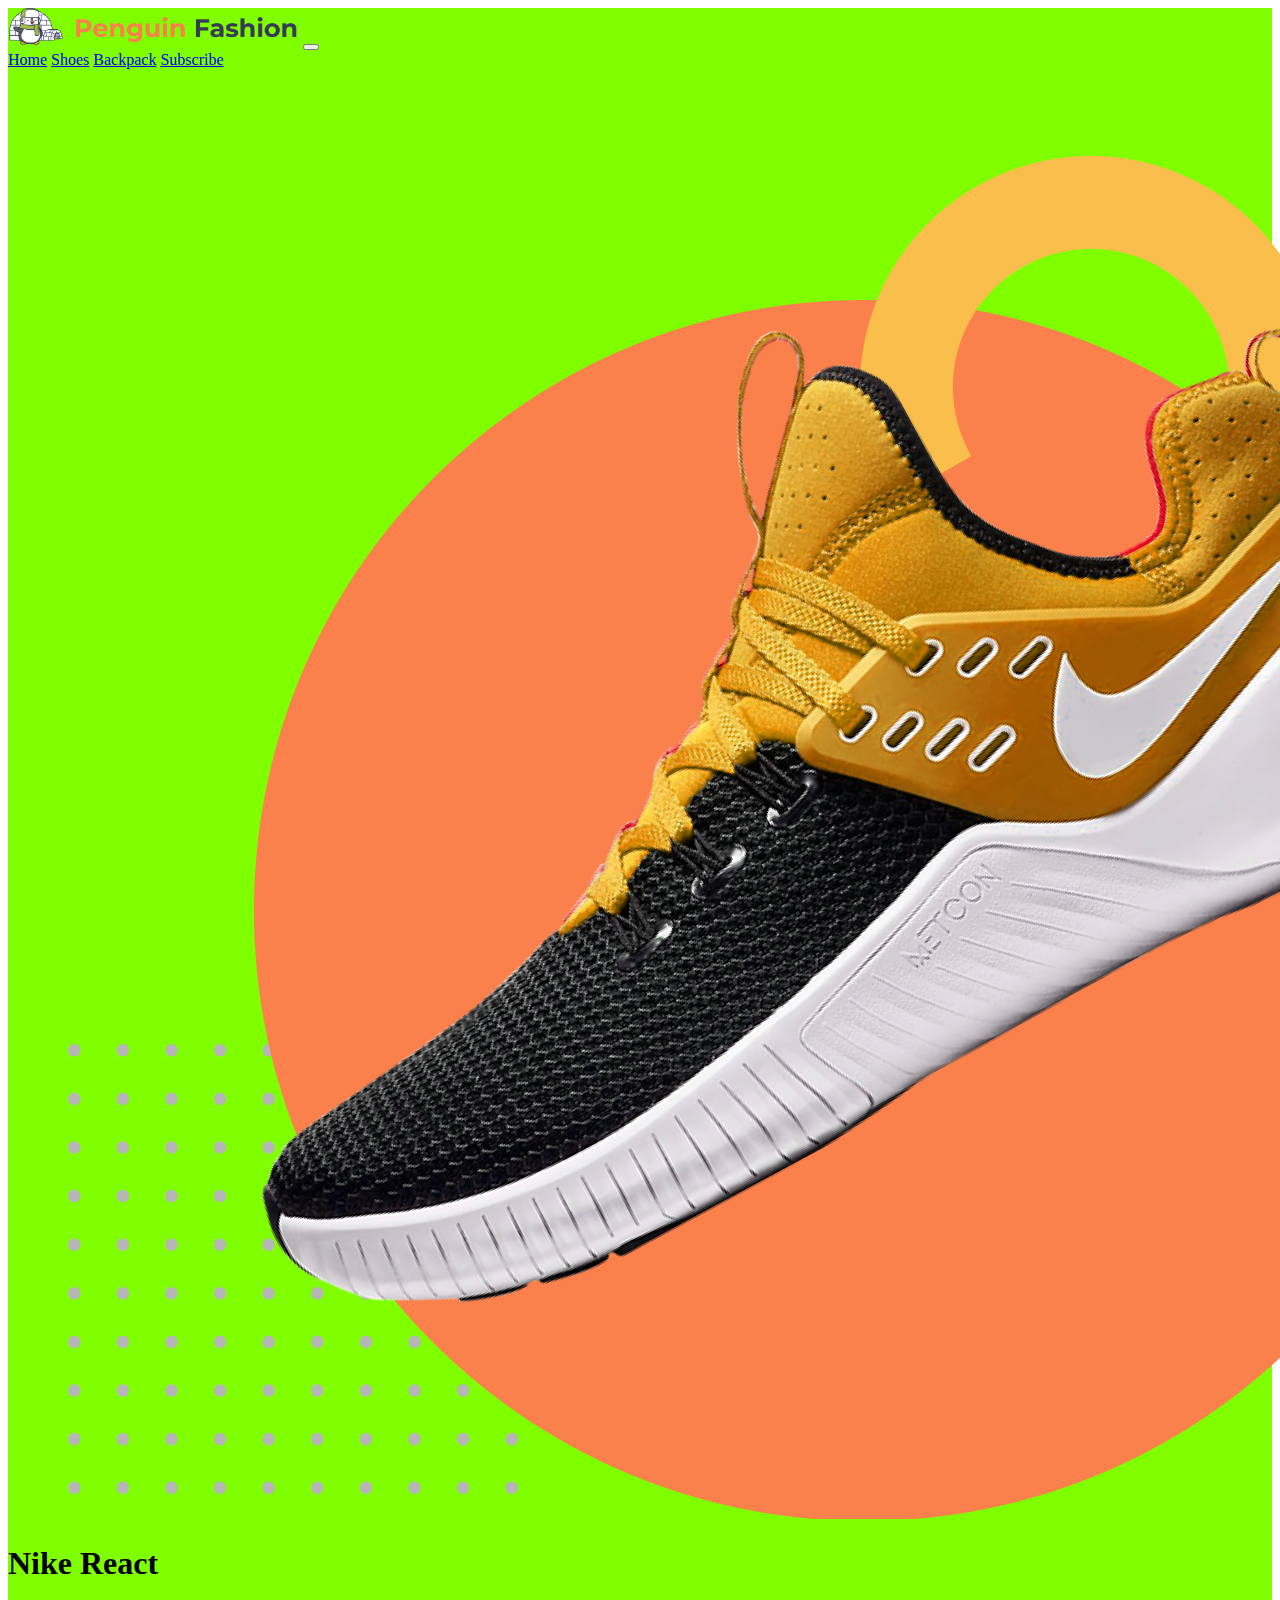
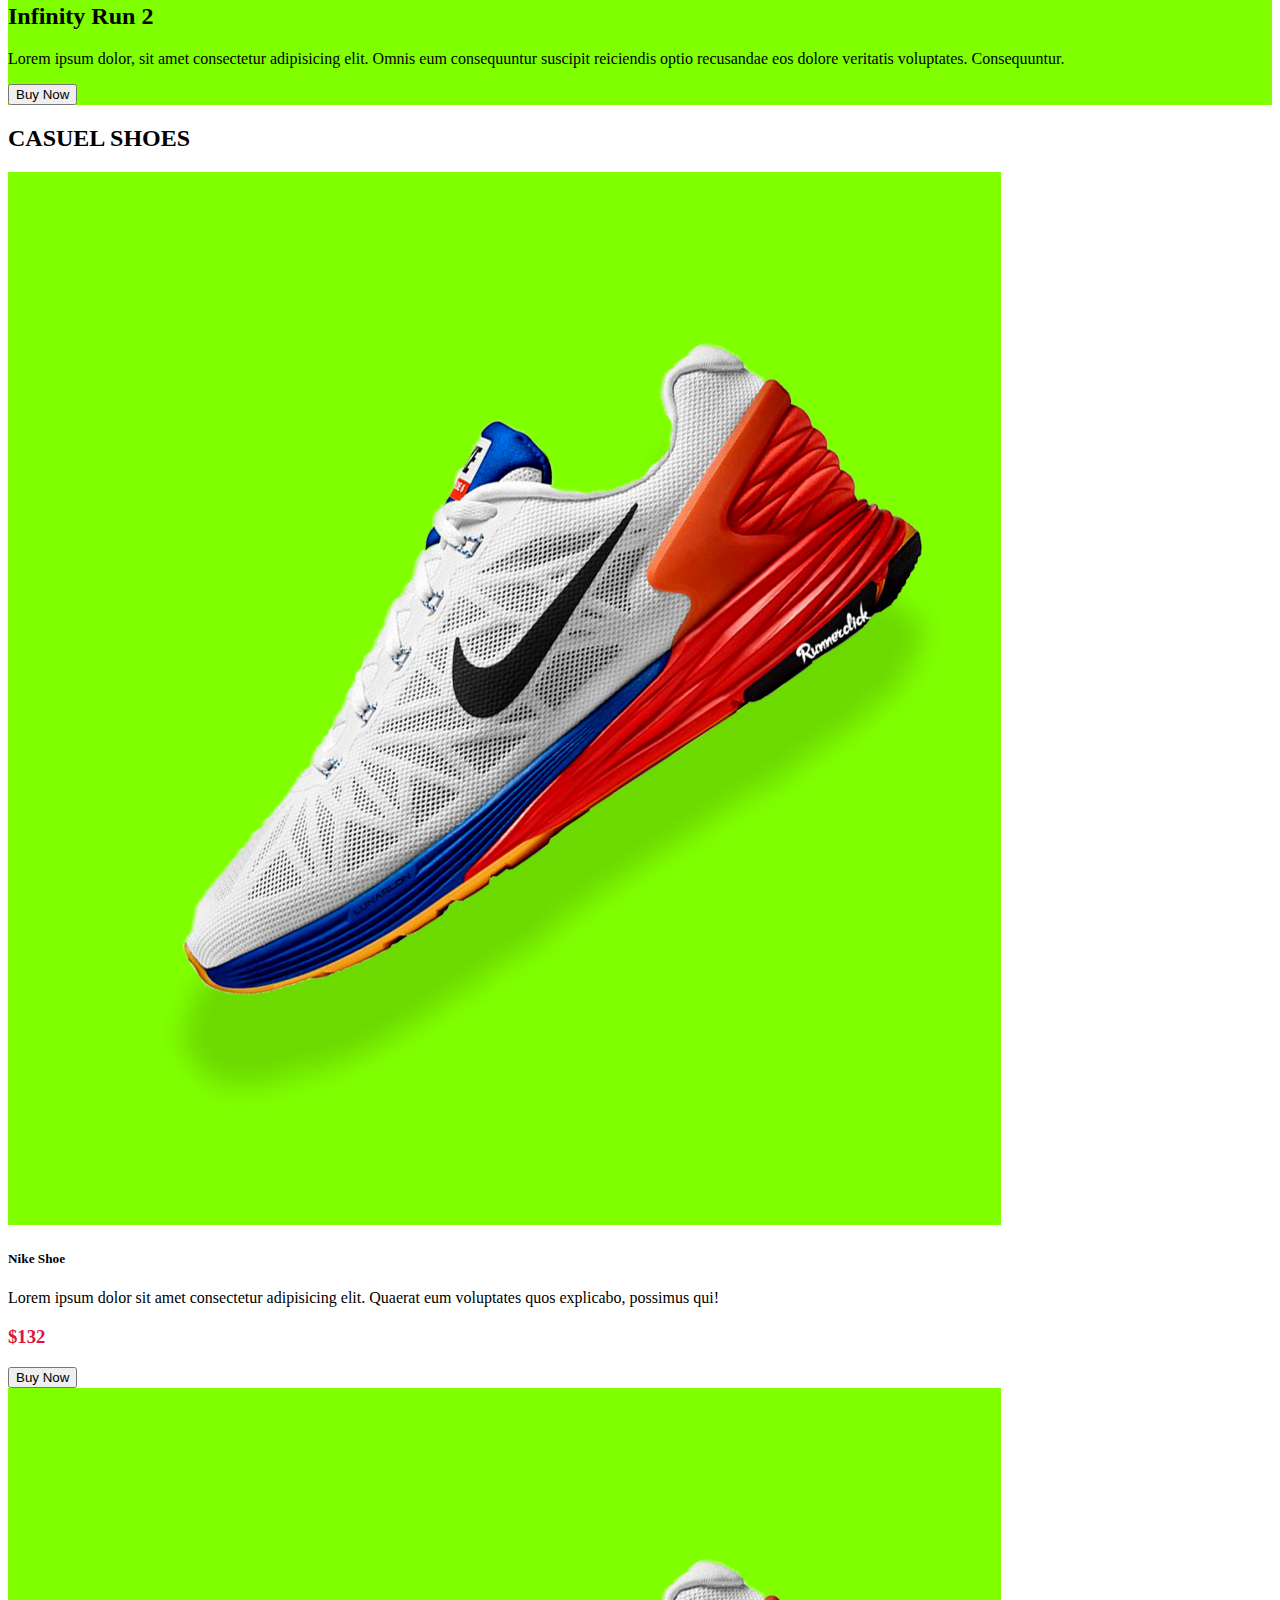
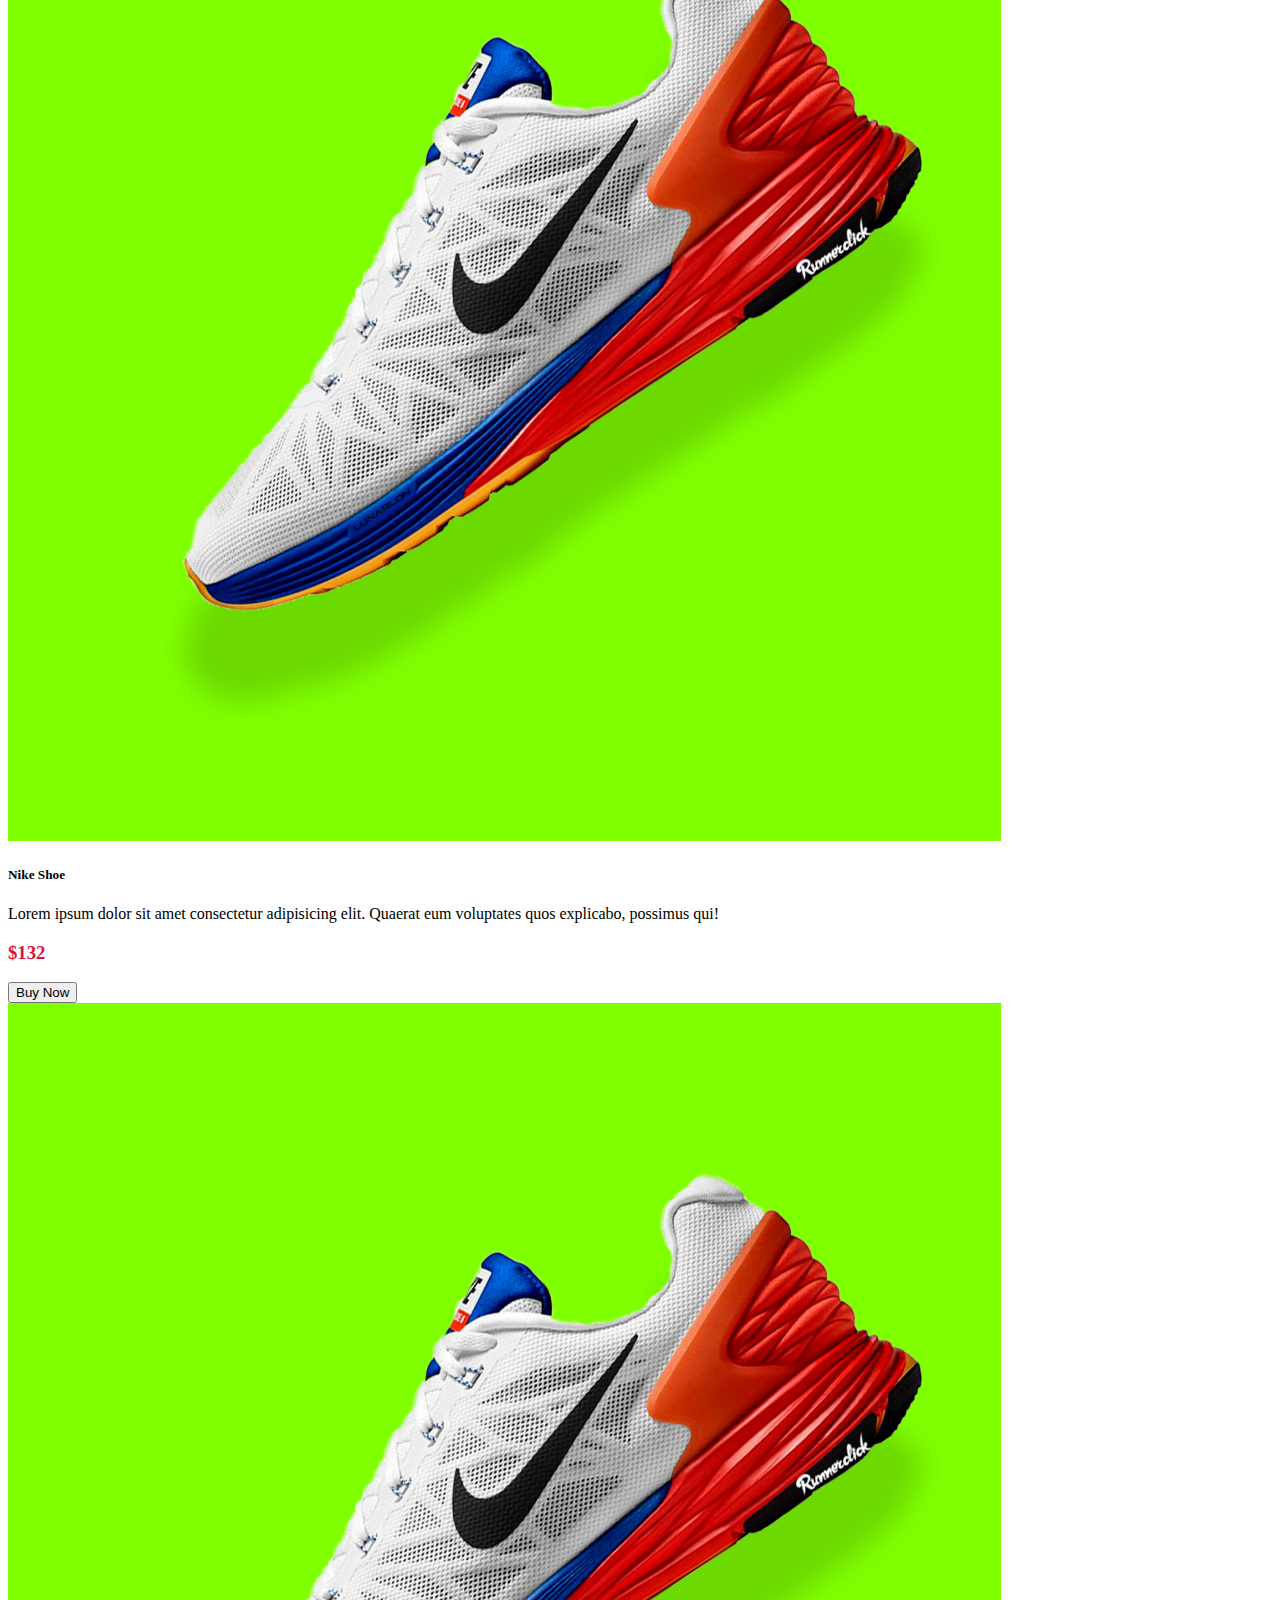
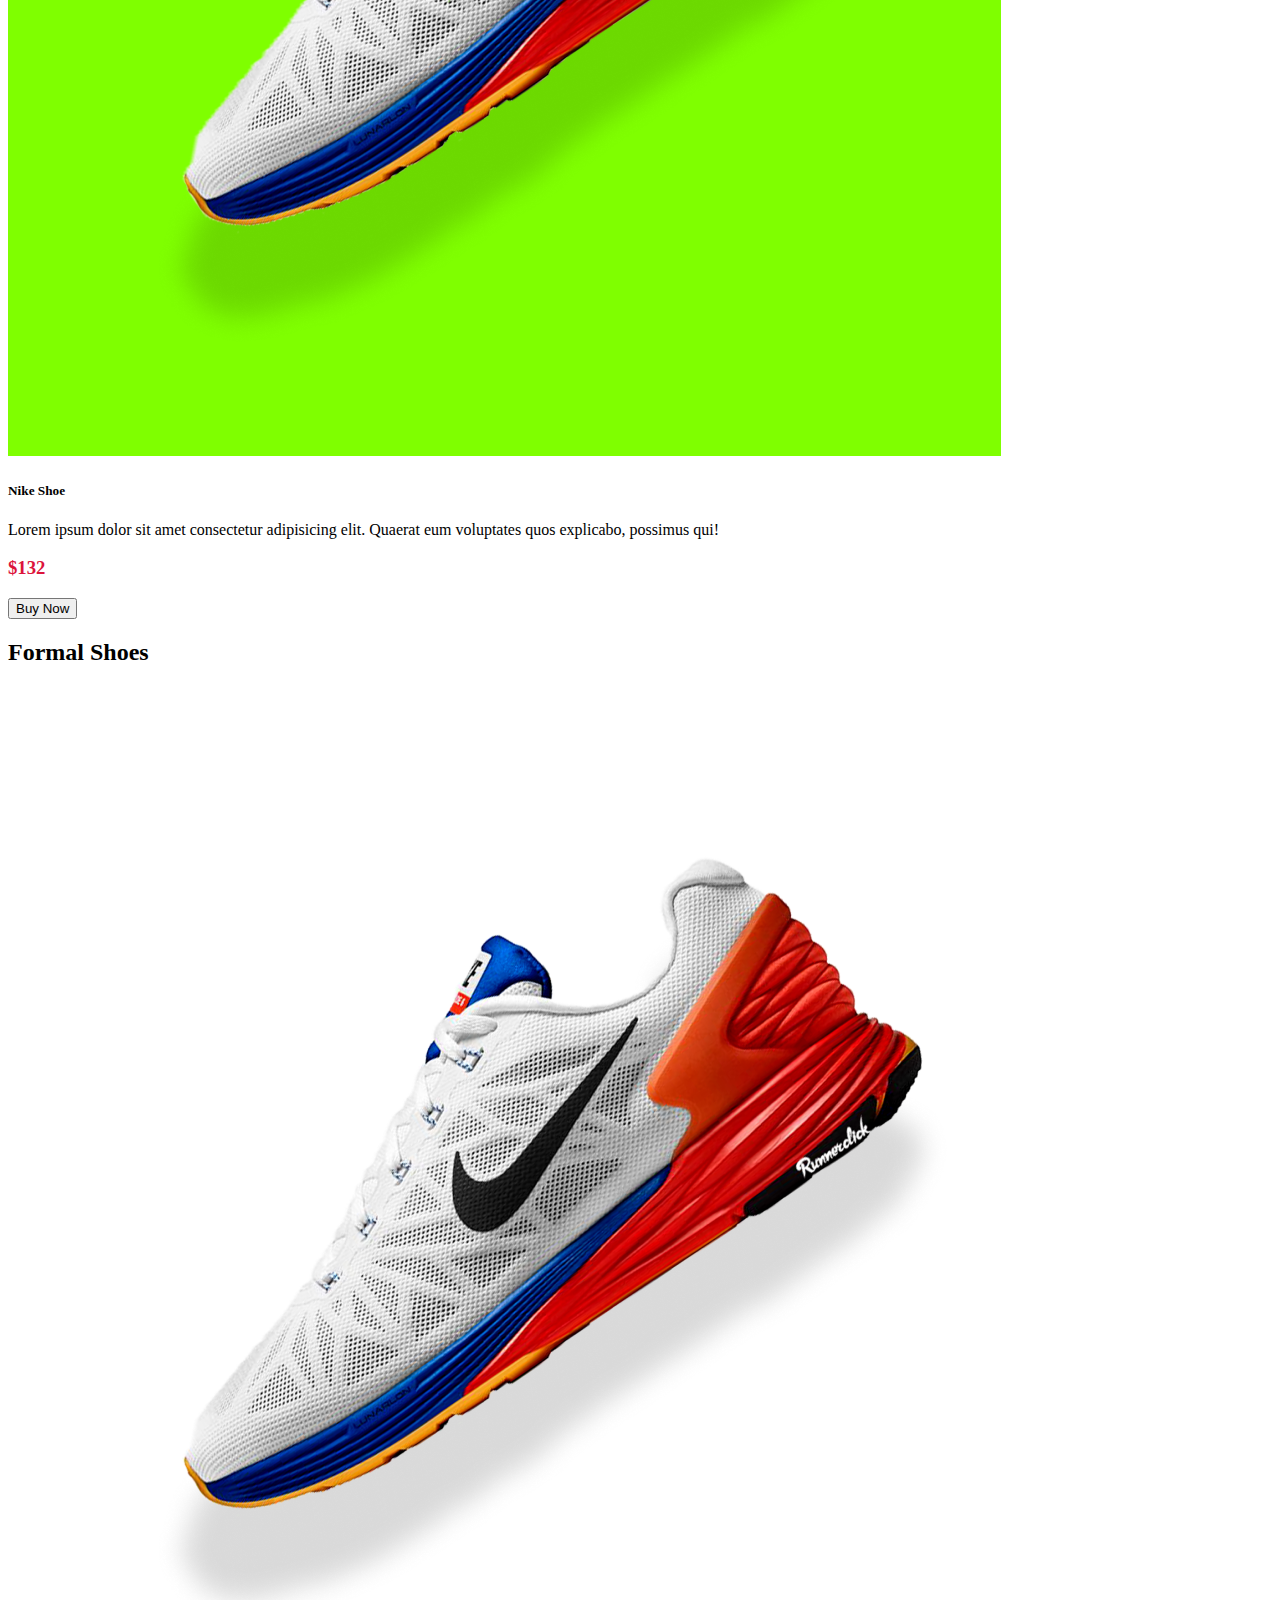
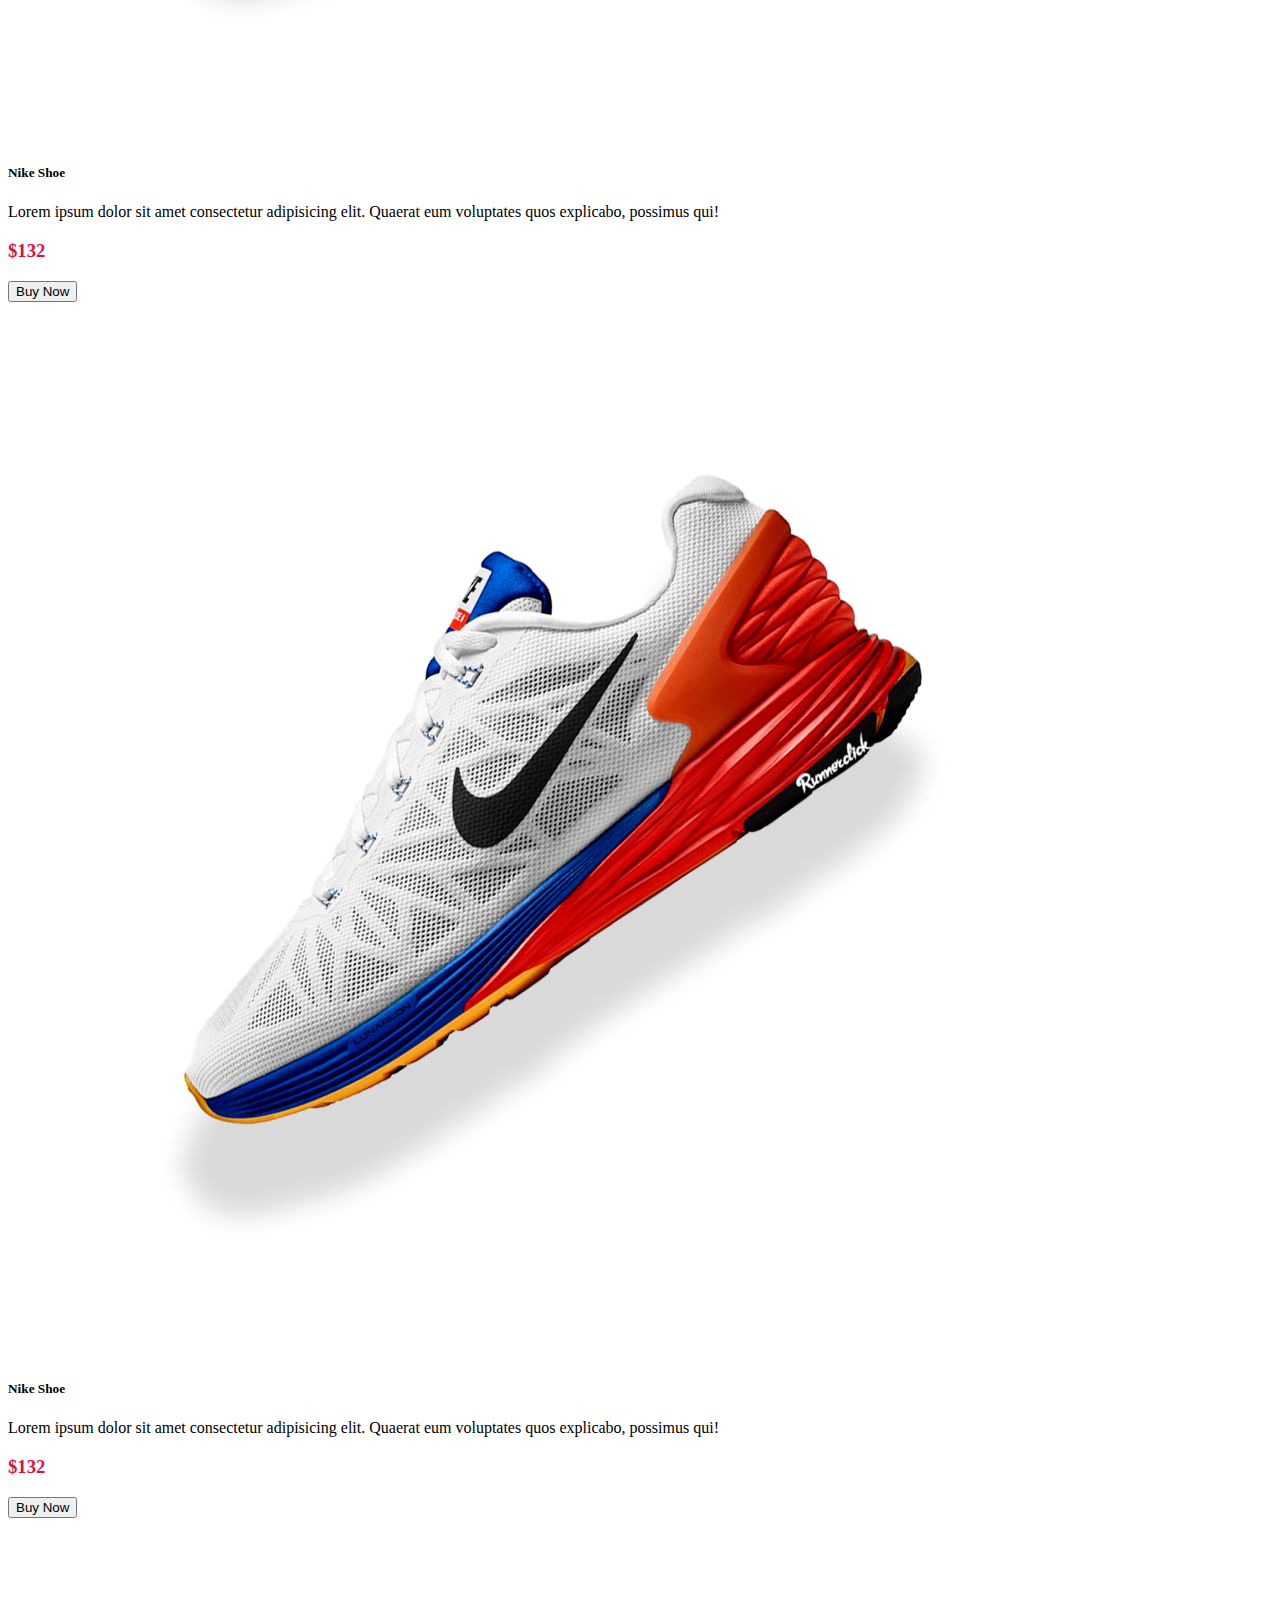
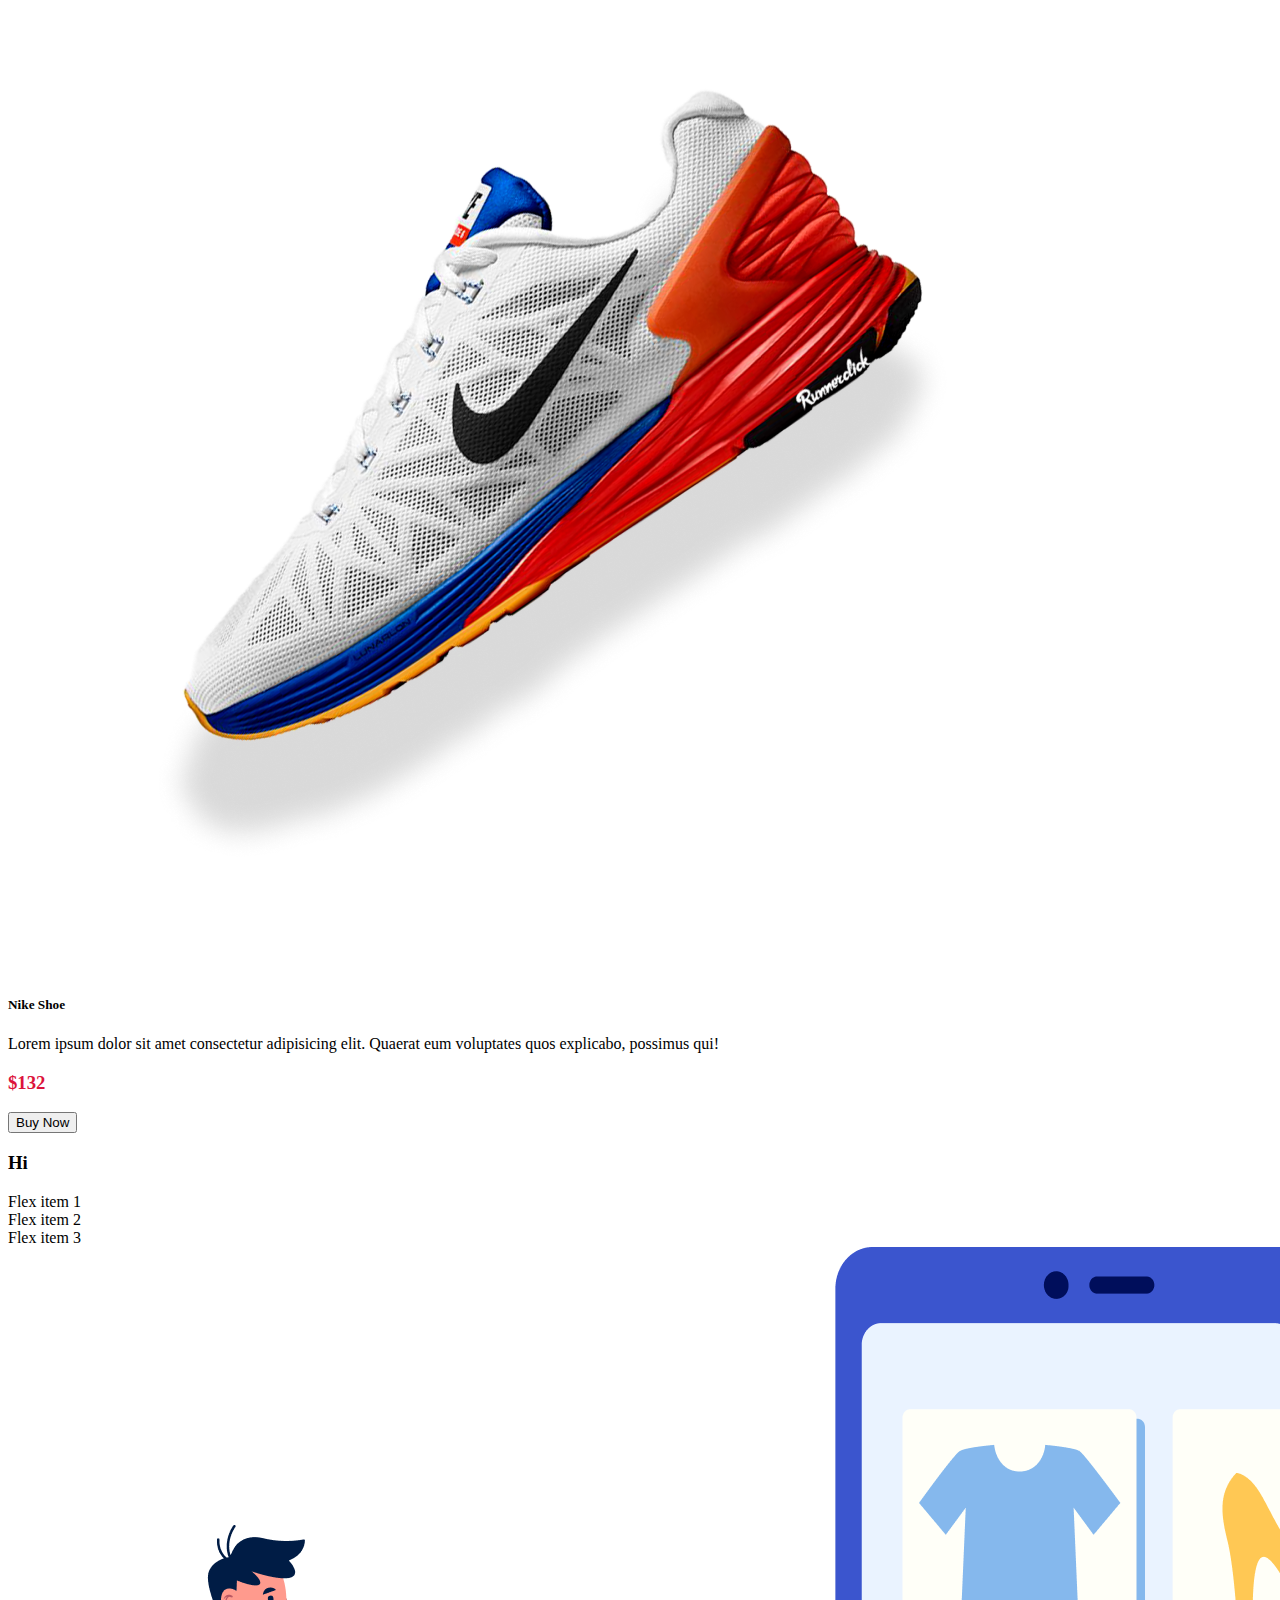
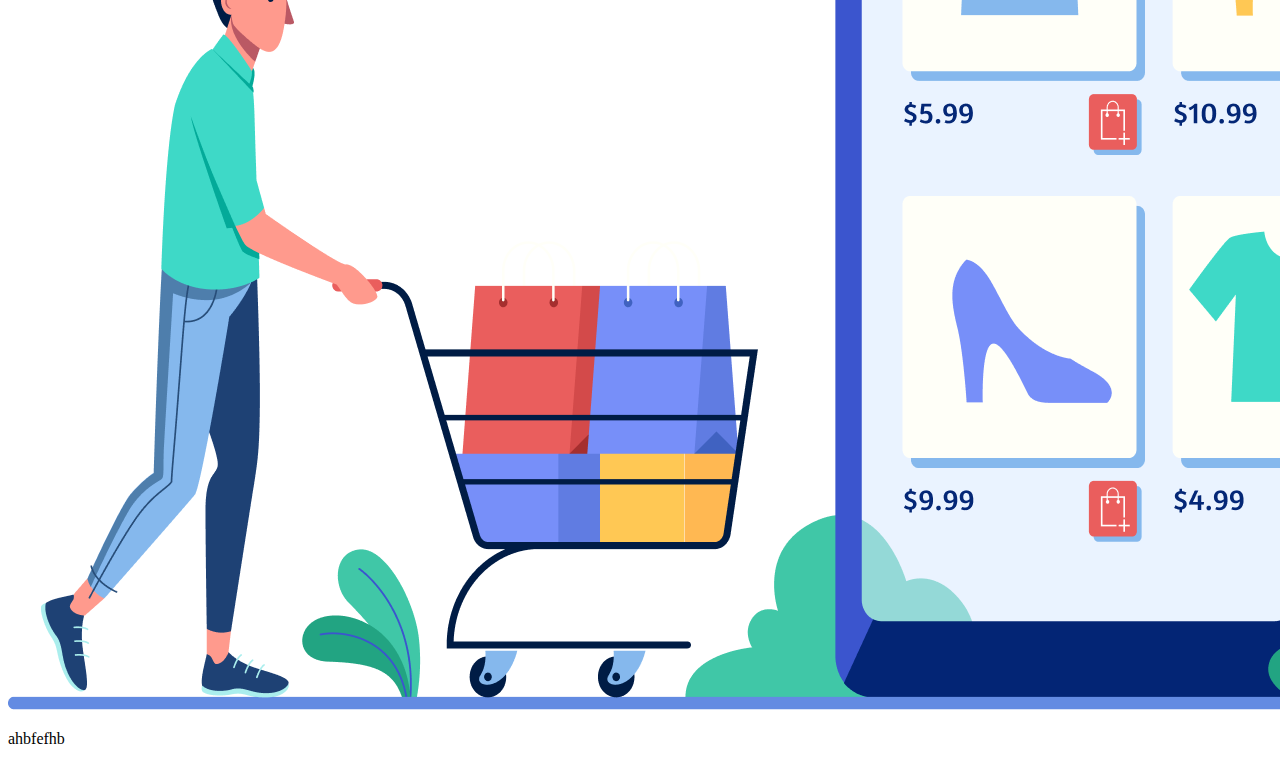
==== index.html @ ca4b6ecb "first commit" ====
<!DOCTYPE html>
<html lang="en">
<head>
    <meta charset="UTF-8">
    <meta name="viewport" content="width=device-width, initial-scale=1.0">
    <title>Assignment-2</title>
    <link href="https://cdn.jsdelivr.net/npm/bootstrap@5.0.0-beta1/dist/css/bootstrap.min.css" rel="stylesheet" integrity="sha384-giJF6kkoqNQ00vy+HMDP7azOuL0xtbfIcaT9wjKHr8RbDVddVHyTfAAsrekwKmP1" crossorigin="anonymous">

    <link rel="stylesheet" href="style.css">
    
</head>
<body>
    <section id="ss">
        <header class="container">
         <nav class="navbar navbar-expand-lg navbar-light">
             <div class="container-fluid">
               <a class="navbar-brand" href="#"><img class="imgg"src="logo/Logo.png" alt=""></a>
               <button class="navbar-toggler" type="button" data-bs-toggle="collapse" data-bs-target="#navbarNavAltMarkup" aria-controls="navbarNavAltMarkup" aria-expanded="false" aria-label="Toggle navigation">
                 <span class="navbar-toggler-icon"></span>
               </button>
               <div class="collapse navbar-collapse" id="navbarNavAltMarkup">
                 <div class="navbar-nav">
                   <a class="nav-link active" aria-current="page" href="#">Home</a>
                   <a class="nav-link" href="#">Shoes</a>
                   <a class="nav-link" href="#">Backpack</a>
                   <a class="nav-link" href="#" tabindex="-1" aria-disabled="true">Subscribe</a>
                 </div>
               </div>
             </div>
           </nav>
           </header>
           <div class="container">
                <div class="inner mt-5">
                  <div class="row align-items-center flex-reverse">
                      <div class="col-md-6">
                          <img src="images/Group 33092.png" class="d-block w-100" alt="...">
                      </div>
                       <div class="col-md-6">
                          <h1>Nike React</h1>
                          <h2>Infinity Run 2</h2>
                          <p>Lorem ipsum dolor, sit amet consectetur adipisicing elit. Omnis eum consequuntur suscipit reiciendis optio recusandae eos dolore veritatis voluptates. Consequuntur.</p>
                          <button class="buy-now-button">Buy Now</button>
                      </div>  
                  </div>
                </div>
           </div>
    </section>
<main class="container">

    <section class="mt-5">
        <h2>CASUEL SHOES</h2>
        <div class="row row-cols-1 row-cols-md-3 g-4">
            <div class="col">
              <div class="card h-100">
                <img class="shoe-img p-5"src="images/image 5.png" class="card-img-top" alt="...">
                <div class="card-body">
                  <h5 class="card-title">Nike Shoe</h5>
                  <p class="card-text">Lorem ipsum dolor sit amet consectetur adipisicing elit. Quaerat eum voluptates quos explicabo, possimus qui!</p>
                  <div class=" d-flex justify-content-between">
                    <div><h3><span class="dollar-color">$132</span></h3></div>
                    <div><button type="button" class="btn btn-warning">Buy Now</button></div>
                </div>
                </div>
                
              </div>
            </div>
            <div class="col">
                <div class="card h-100">
                  <img class="shoe-img p-5"src="images/image 5.png" class="card-img-top" alt="...">
                  <div class="card-body">
                    <h5 class="card-title">Nike Shoe</h5>
                    <p class="card-text">Lorem ipsum dolor sit amet consectetur adipisicing elit. Quaerat eum voluptates quos explicabo, possimus qui!</p>
                    <div class=" d-flex justify-content-between">
                      <div><h3><span class="dollar-color">$132</span></h3></div>
                      <div><button type="button" class="btn btn-warning">Buy Now</button></div>
                  </div>
                  </div>
                  
                </div>
              </div>
              <div class="col">
                <div class="card h-100">
                  <img class="shoe-img p-5"src="images/image 5.png" class="card-img-top" alt="...">
                  <div class="card-body">
                    <h5 class="card-title">Nike Shoe</h5>
                    <p class="card-text">Lorem ipsum dolor sit amet consectetur adipisicing elit. Quaerat eum voluptates quos explicabo, possimus qui!</p>
                    <div class=" d-flex justify-content-between">
                      <div><h3><span class="dollar-color">$132</span></h3></div>
                      <div><button type="button" class="btn btn-warning">Buy Now</button></div>
                  </div>
                  </div>
                  
                </div>
              </div>
    </section>
    <section class="mt-5">
        <h2>Formal Shoes</h2>
        <div class="row row-cols-1 row-cols-md-3 g-4">
            <div class="col">
              <div class="card h-100">
                <img src="images/image 5.png" class="card-img-top" alt="...">
                <div class="card-body">
                  <h5 class="card-title">Nike Shoe</h5>
                  <p class="card-text">Lorem ipsum dolor sit amet consectetur adipisicing elit. Quaerat eum voluptates quos explicabo, possimus qui!</p>
                  <div class=" d-flex justify-content-between">
                    <div><h3><span class="dollar-color">$132</span></h3></div>
                    <div><button type="button" class="btn btn-warning">Buy Now</button></div>
                </div>
                </div>
                
              </div>
            </div>
            <div class="col">
                <div class="card h-100">
                  <img src="images/image 5.png" class="card-img-top" alt="...">
                  <div class="card-body">
                    <h5 class="card-title">Nike Shoe</h5>
                    <p class="card-text">Lorem ipsum dolor sit amet consectetur adipisicing elit. Quaerat eum voluptates quos explicabo, possimus qui!</p>
                    <div class=" d-flex justify-content-between">
                      <div><h3><span class="dollar-color">$132</span></h3></div>
                      <div><button type="button" class="btn btn-warning">Buy Now</button></div>
                  </div>
                  </div>
                  
                </div>
              </div>
              <div class="col">
                <div class="card h-100">
                  <img src="images/image 5.png" class="card-img-top" alt="...">
                  <div class="card-body">
                    <h5 class="card-title">Nike Shoe</h5>
                    <p class="card-text">Lorem ipsum dolor sit amet consectetur adipisicing elit. Quaerat eum voluptates quos explicabo, possimus qui!</p>
                    <div class=" d-flex justify-content-between">
                      <div><h3><span class="dollar-color">$132</span></h3></div>
                      <div><button type="button" class="btn btn-warning">Buy Now</button></div>
                  </div>
                  </div>
                  
                </div>
              </div>
    </section>

    <section class="mt-5">
        <h3>Hi</h3>
        <div class="container">
            <div class="inner mt-5">
              <div class="column align-items-end ">
                <div class="d-flex flex-column-reverse bd-highlight">
                    <div class="p-2 bd-highlight">Flex item 1</div>
                    <div class="p-2 bd-highlight">Flex item 2</div>
                    <div class="p-2 bd-highlight">Flex item 3</div>
                  </div>
                   <div class="col-md-6">
                      
                  </div>  
                  <div class="col-md-6">
                    <img src="logo/XMLID 1.png" class="d-block w-100" alt="...">
                </div>
              </div>
            </div>
       </div>
    </section>
</main>


<script src="https://cdn.jsdelivr.net/npm/bootstrap@5.0.0-beta1/dist/js/bootstrap.bundle.min.js" integrity="sha384-ygbV9kiqUc6oa4msXn9868pTtWMgiQaeYH7/t7LECLbyPA2x65Kgf80OJFdroafW" crossorigin="anonymous"></script>
<footer class="mt-5">
    <p>ahbfefhb</p>
</footer>
</body>
</html>
---- style.css ----
#ss{
    background-color: chartreuse;
}
.imgg{
    height:39.27px;
    width:  291.11px;
}
.shoe-img{
    background-color: chartreuse;
}
.dollar-color{
    color: crimson;
}
.rev{
    display: flex;
    flex-direction: column;
}
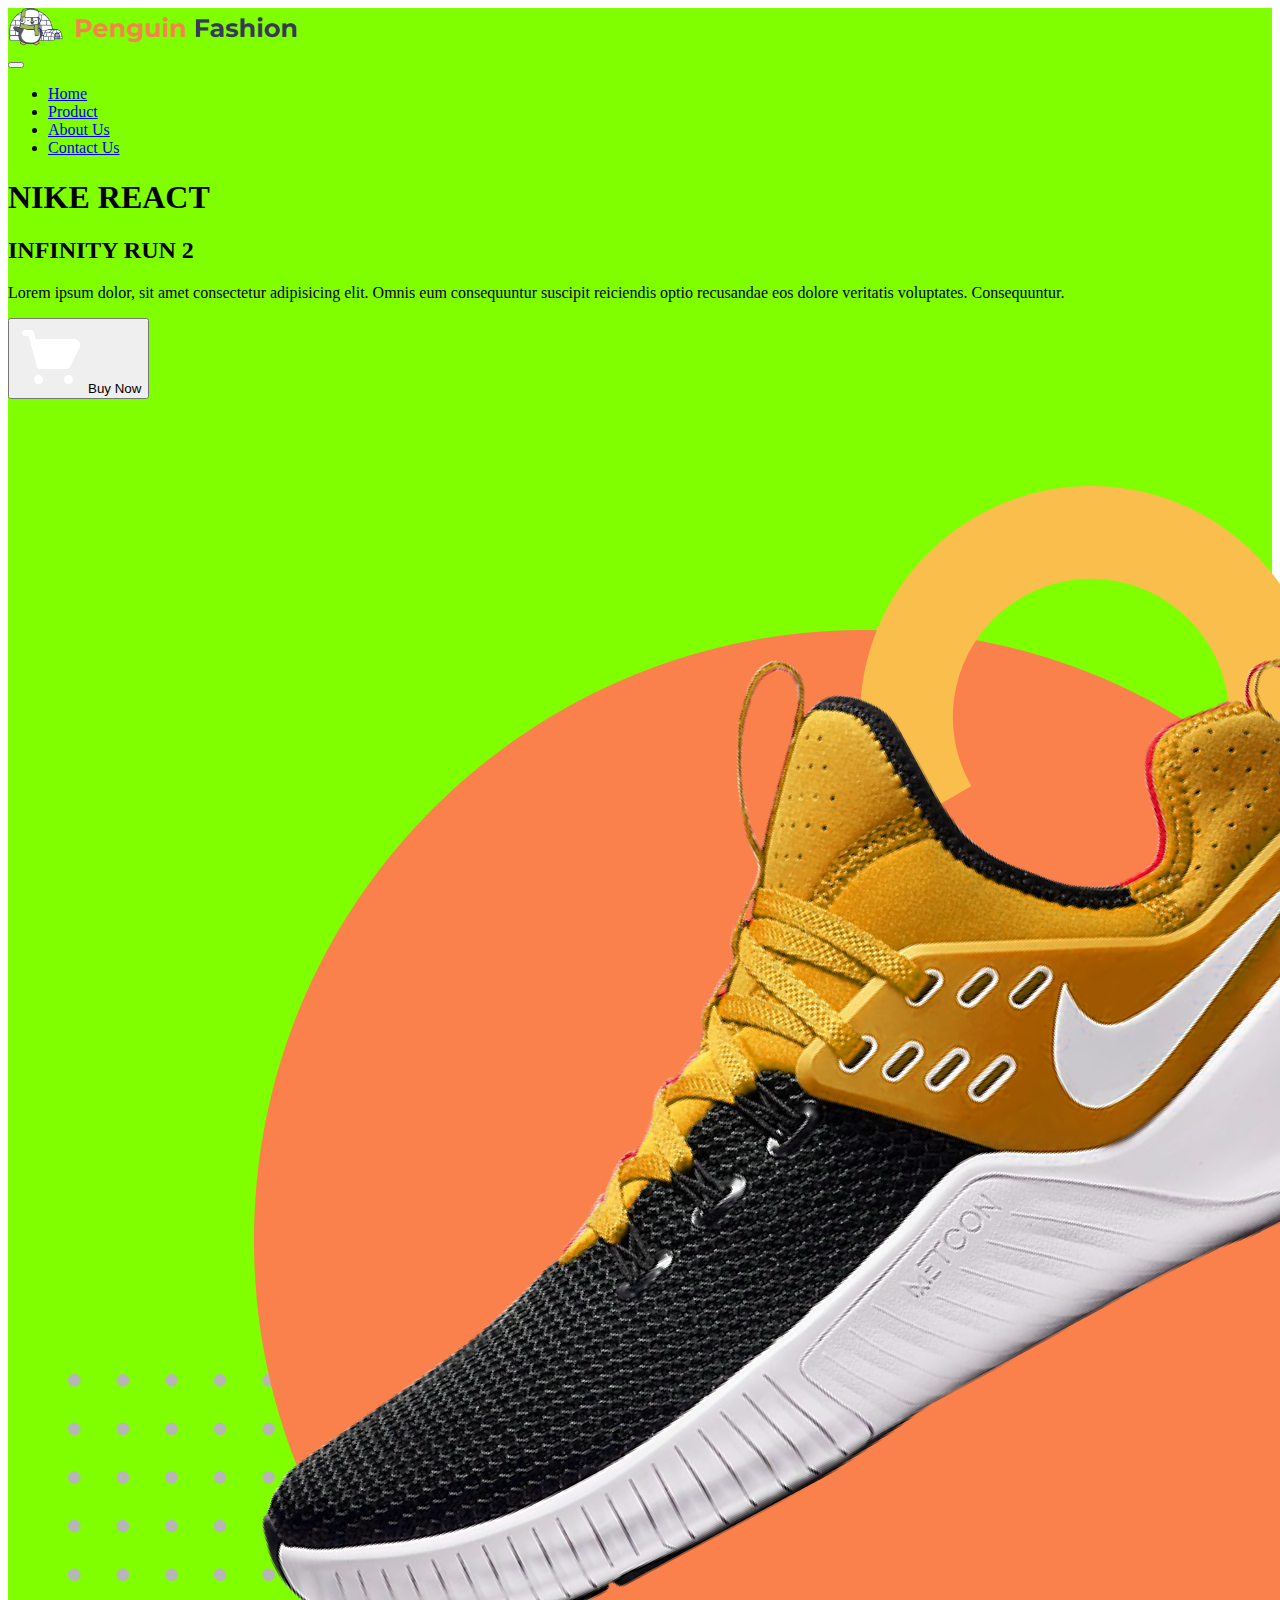
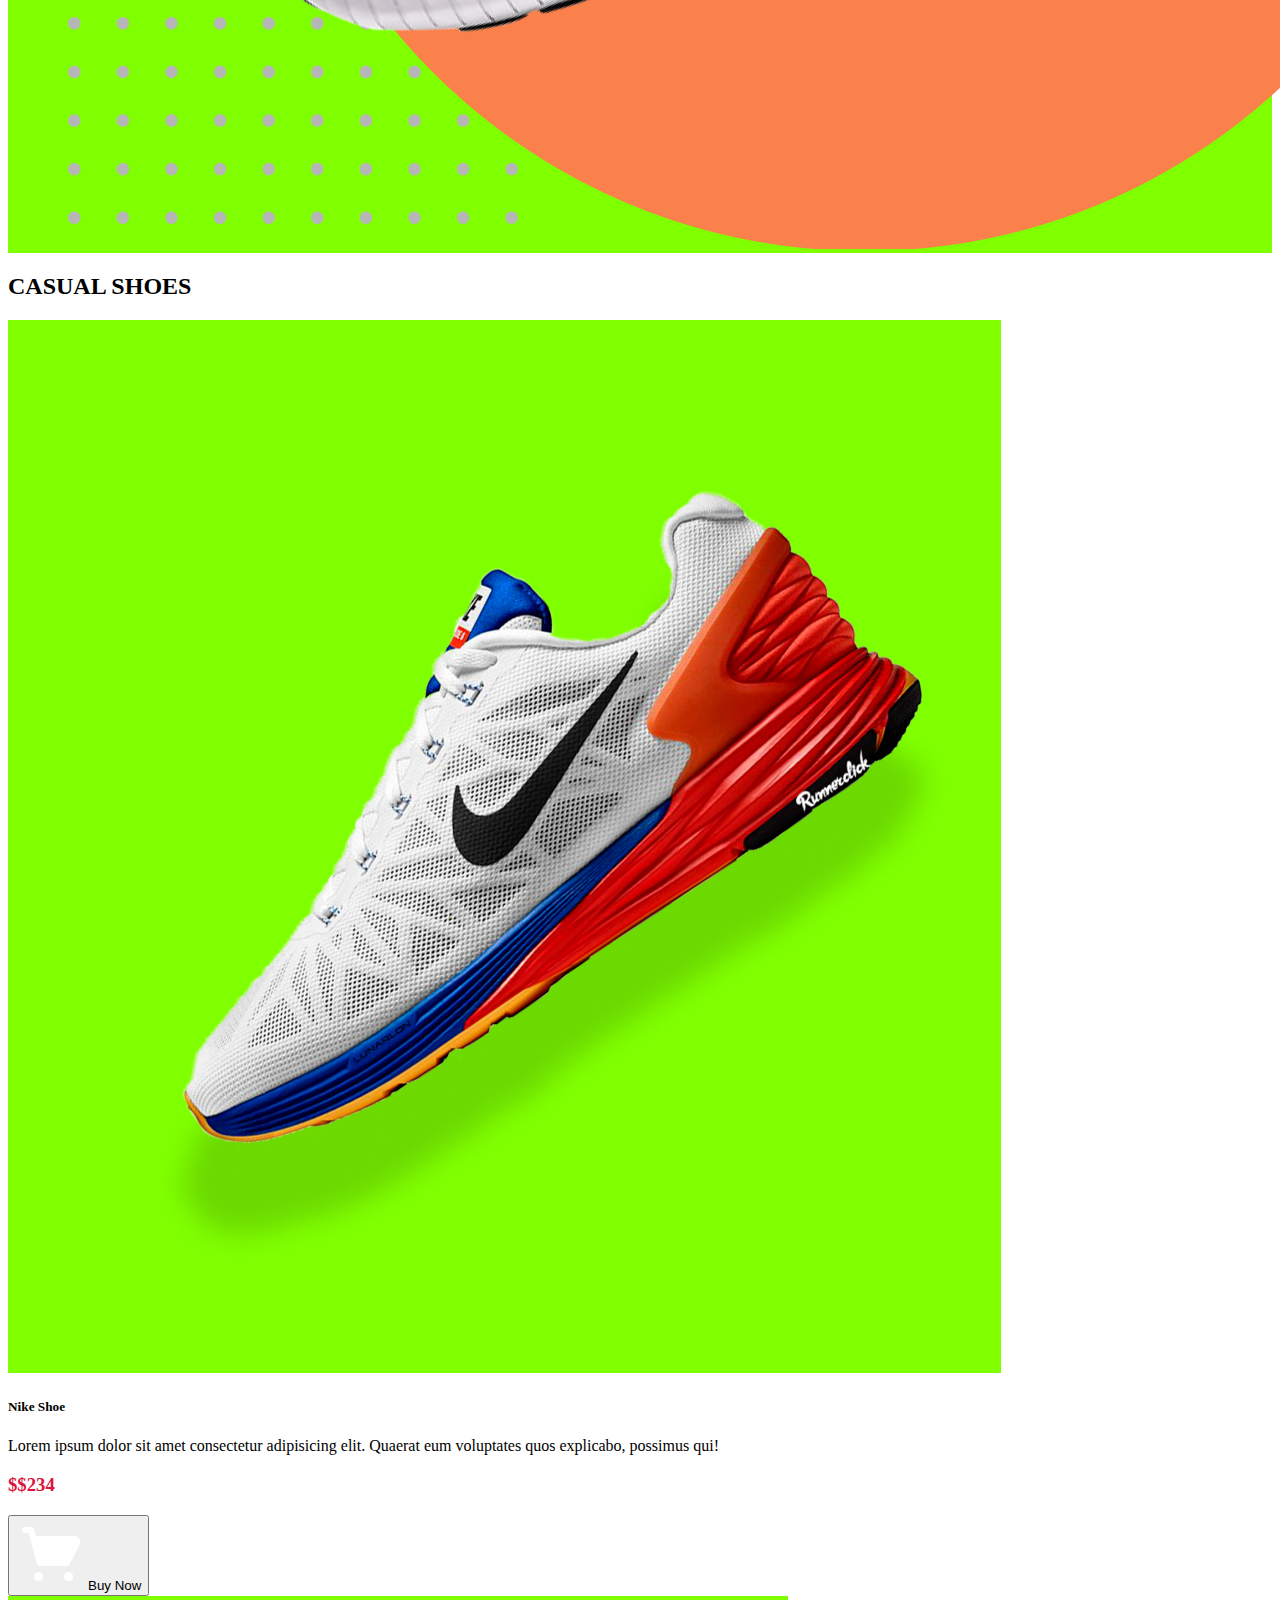
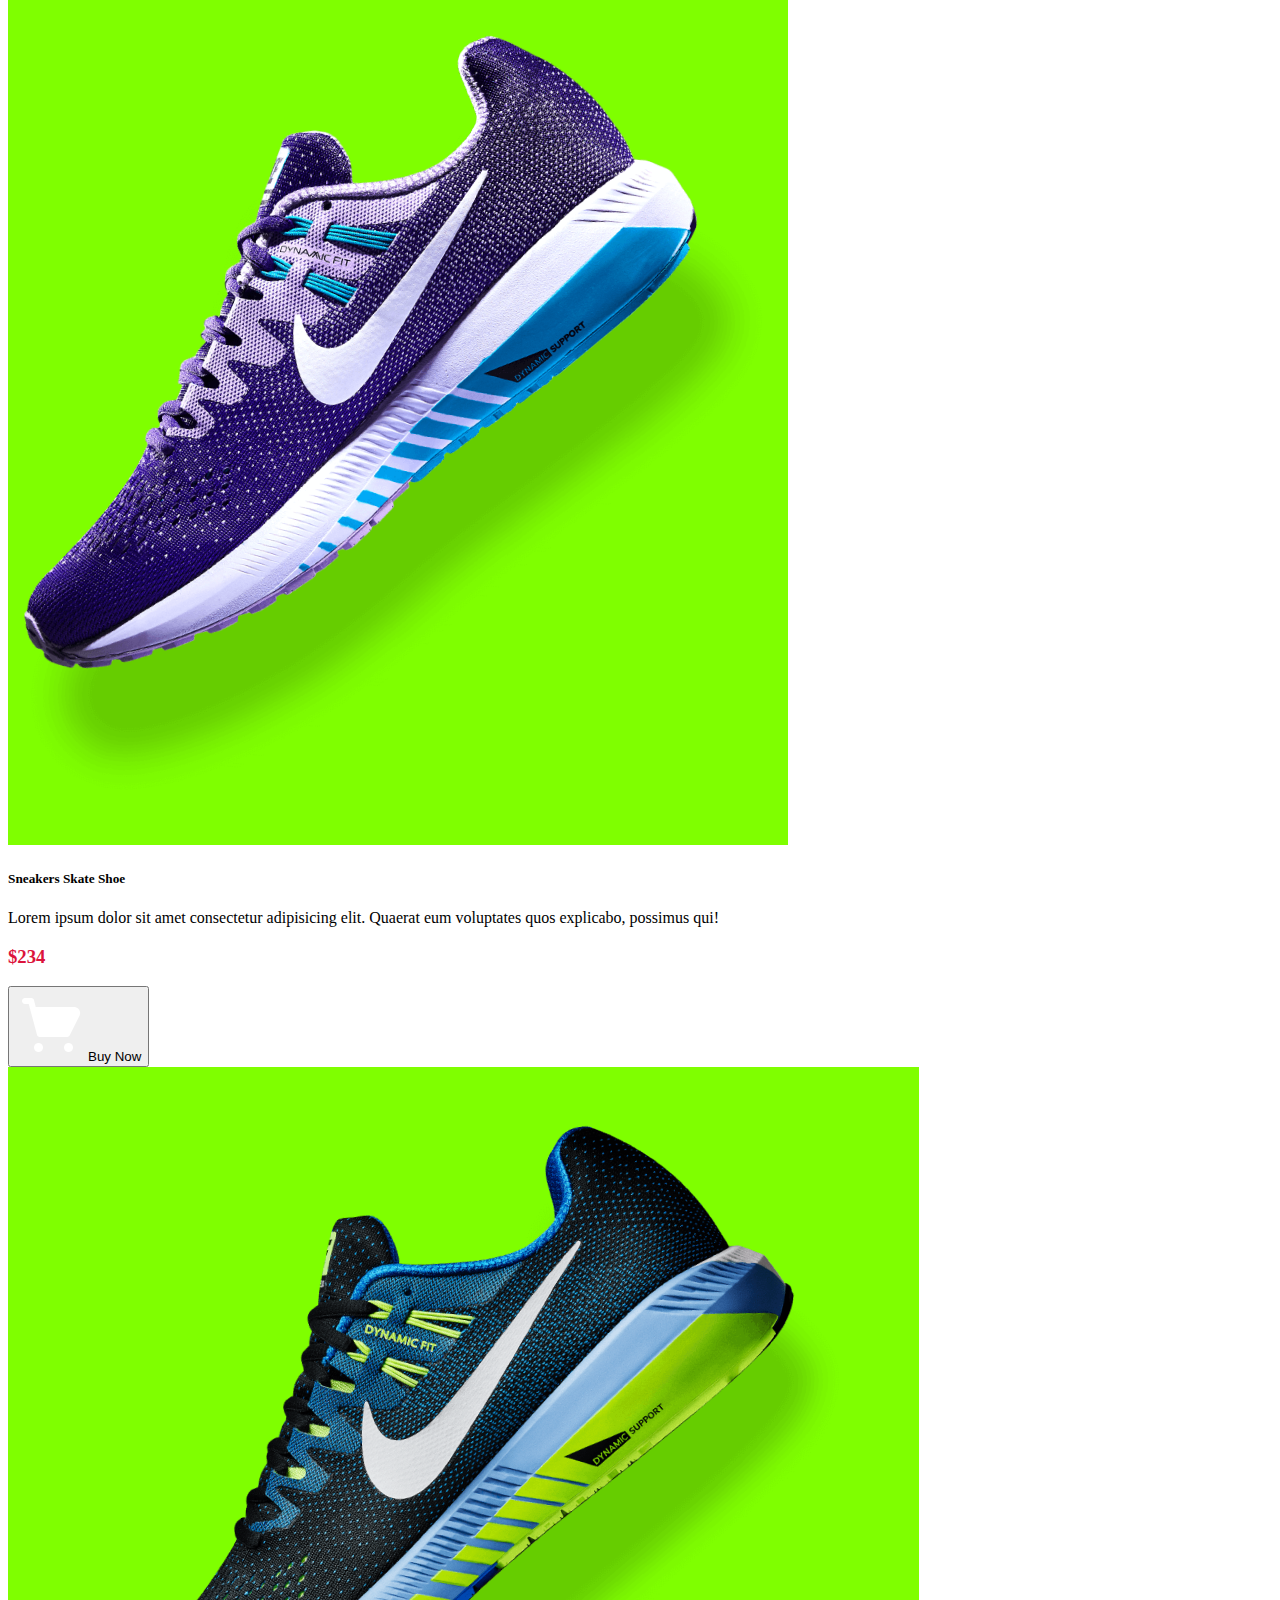
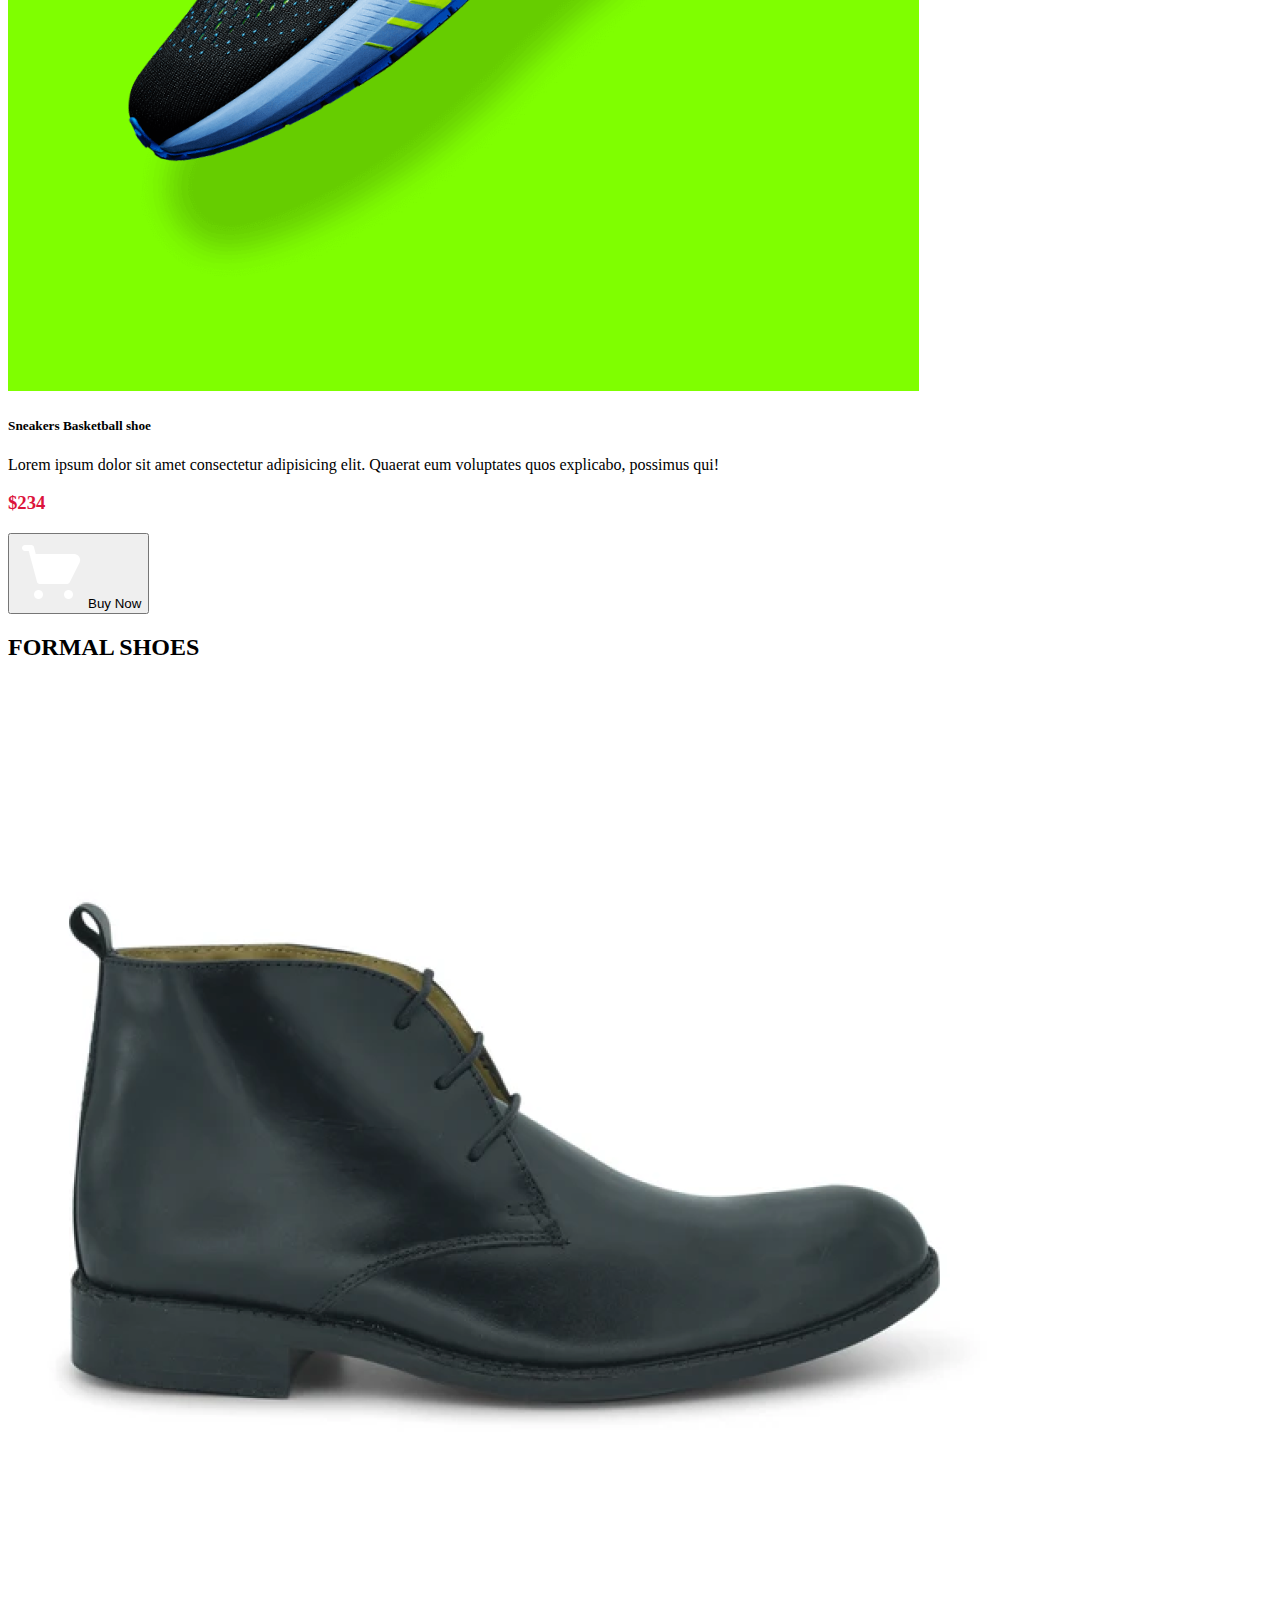
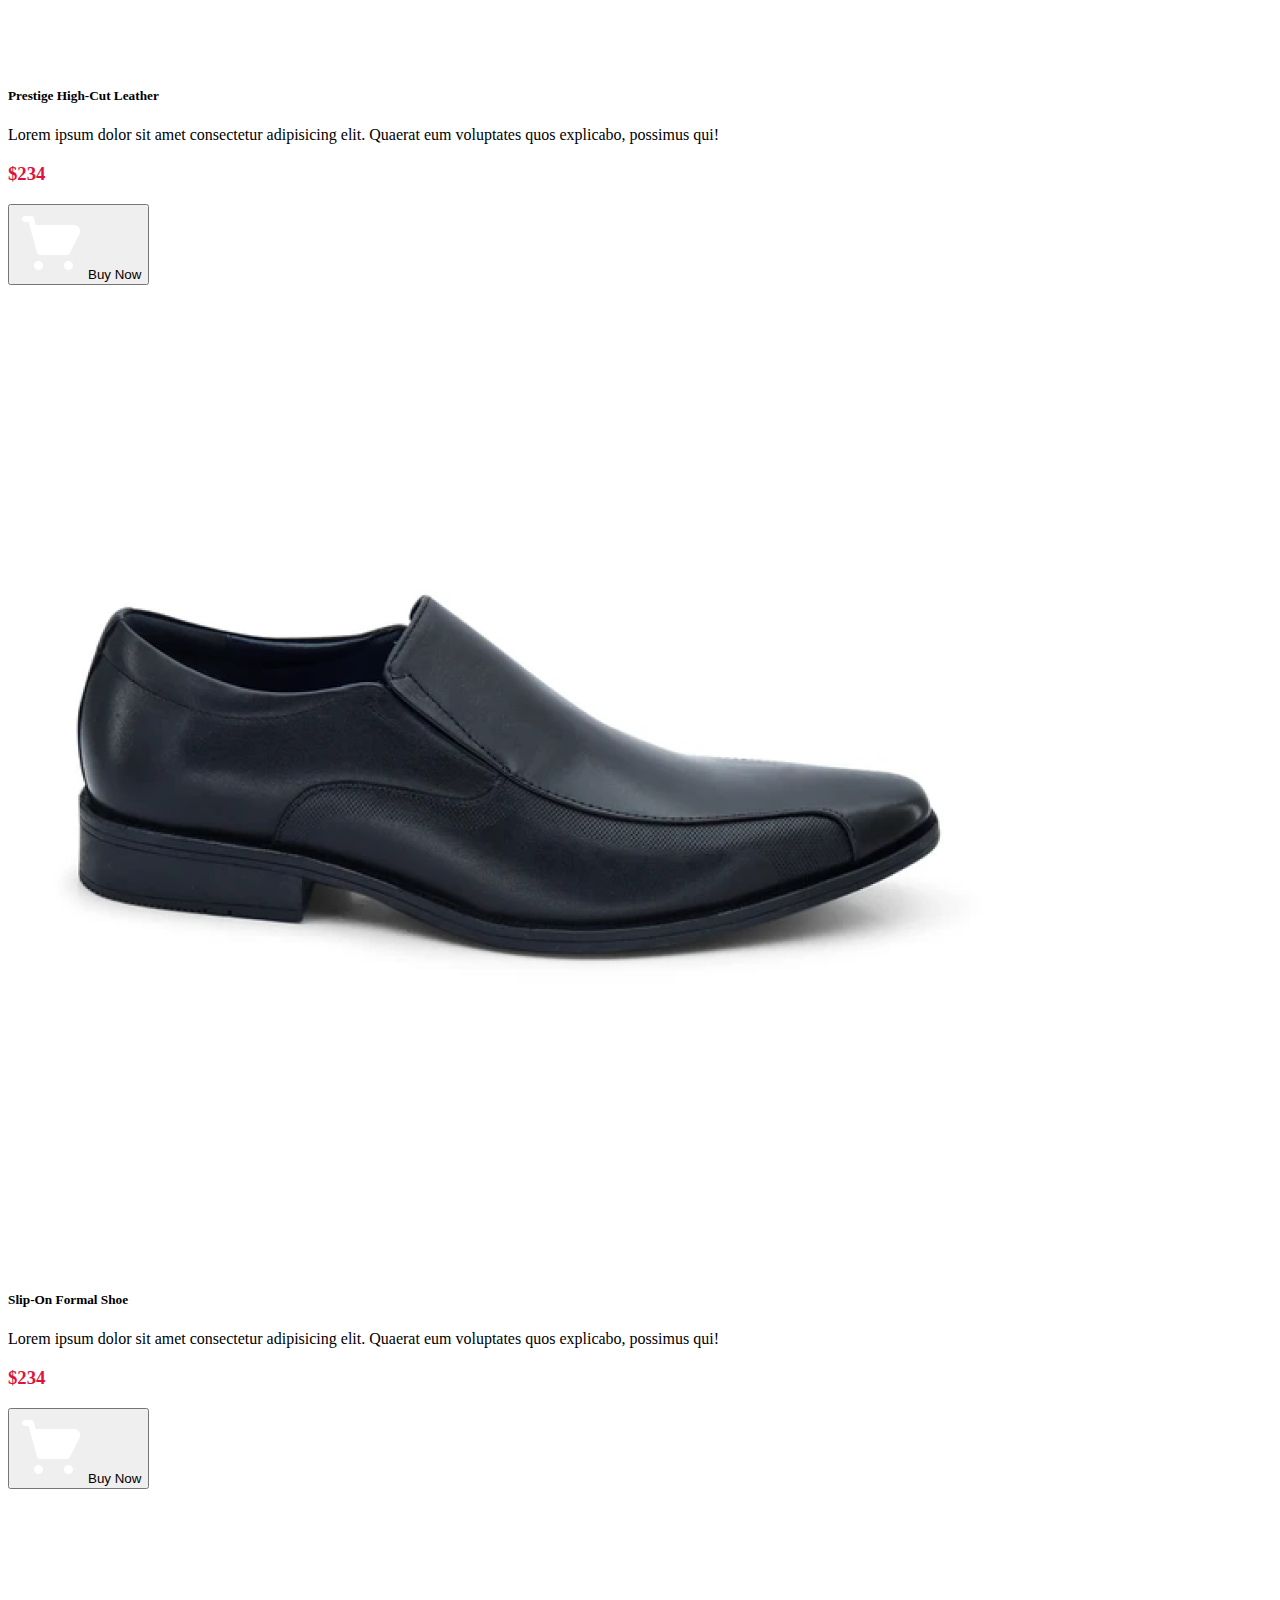
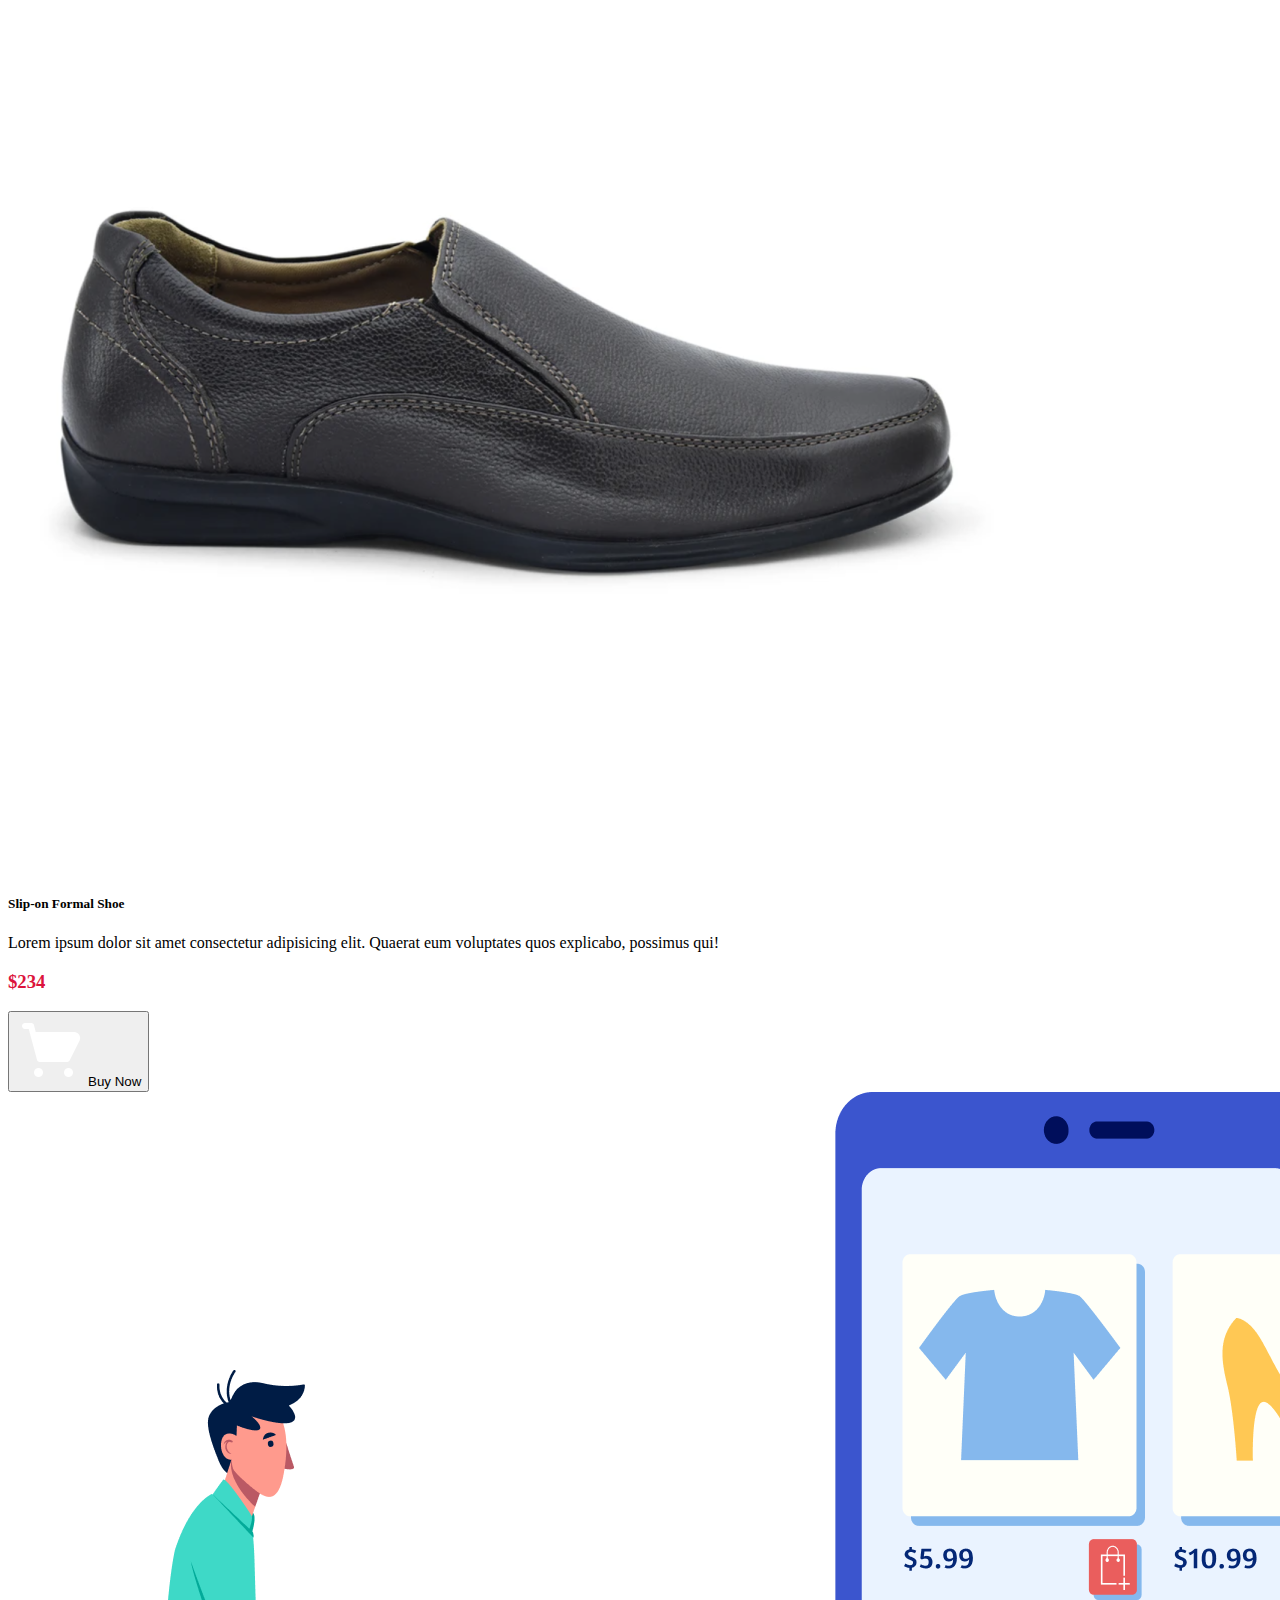
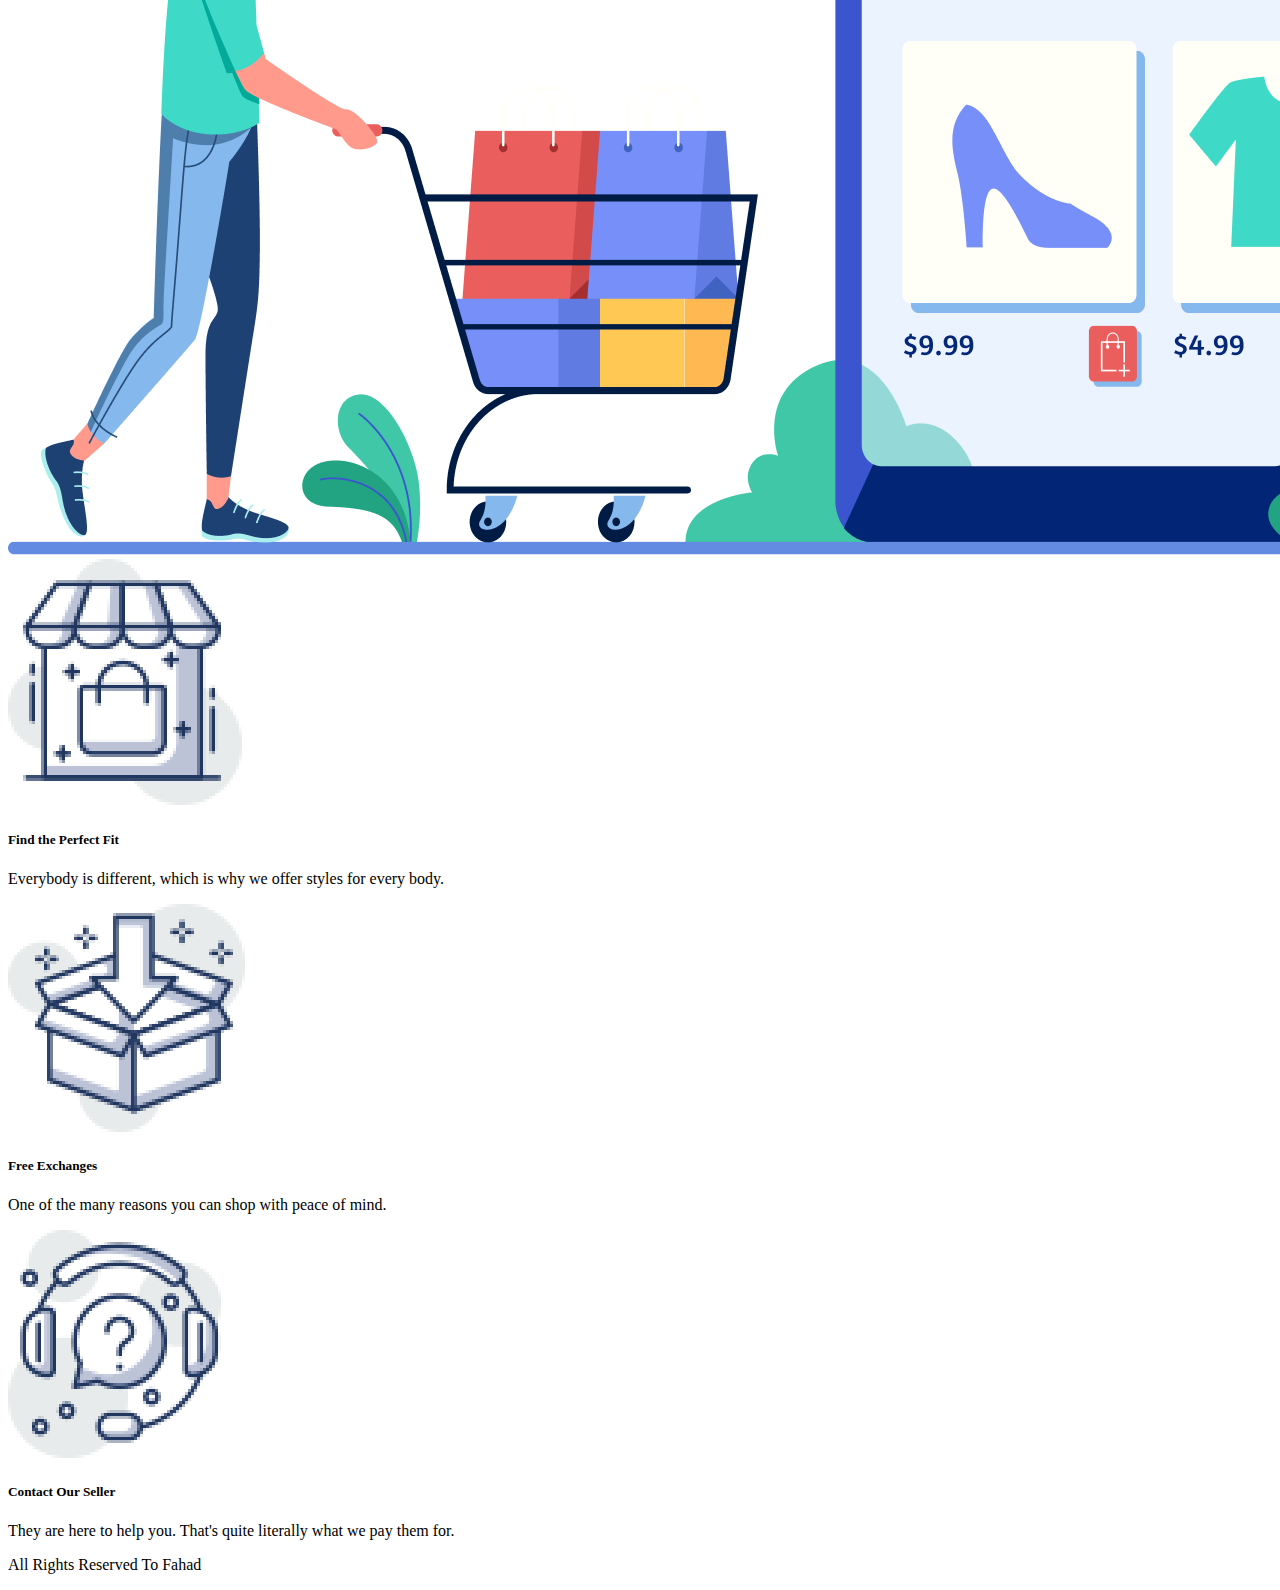
==== commit 004f3847: "final" ====
--- a/index.html
+++ b/index.html
@@ -5,88 +5,98 @@
     <meta name="viewport" content="width=device-width, initial-scale=1.0">
     <title>Assignment-2</title>
     <link href="https://cdn.jsdelivr.net/npm/bootstrap@5.0.0-beta1/dist/css/bootstrap.min.css" rel="stylesheet" integrity="sha384-giJF6kkoqNQ00vy+HMDP7azOuL0xtbfIcaT9wjKHr8RbDVddVHyTfAAsrekwKmP1" crossorigin="anonymous">
-
-    <link rel="stylesheet" href="style.css">
-    
+    <link rel="stylesheet" href="style.css"> 
 </head>
 <body>
-    <section id="ss">
-        <header class="container">
-         <nav class="navbar navbar-expand-lg navbar-light">
-             <div class="container-fluid">
-               <a class="navbar-brand" href="#"><img class="imgg"src="logo/Logo.png" alt=""></a>
-               <button class="navbar-toggler" type="button" data-bs-toggle="collapse" data-bs-target="#navbarNavAltMarkup" aria-controls="navbarNavAltMarkup" aria-expanded="false" aria-label="Toggle navigation">
-                 <span class="navbar-toggler-icon"></span>
-               </button>
-               <div class="collapse navbar-collapse" id="navbarNavAltMarkup">
-                 <div class="navbar-nav">
-                   <a class="nav-link active" aria-current="page" href="#">Home</a>
-                   <a class="nav-link" href="#">Shoes</a>
-                   <a class="nav-link" href="#">Backpack</a>
-                   <a class="nav-link" href="#" tabindex="-1" aria-disabled="true">Subscribe</a>
-                 </div>
-               </div>
-             </div>
-           </nav>
-           </header>
-           <div class="container">
-                <div class="inner mt-5">
-                  <div class="row align-items-center flex-reverse">
-                      <div class="col-md-6">
-                          <img src="images/Group 33092.png" class="d-block w-100" alt="...">
-                      </div>
-                       <div class="col-md-6">
-                          <h1>Nike React</h1>
-                          <h2>Infinity Run 2</h2>
-                          <p>Lorem ipsum dolor, sit amet consectetur adipisicing elit. Omnis eum consequuntur suscipit reiciendis optio recusandae eos dolore veritatis voluptates. Consequuntur.</p>
-                          <button class="buy-now-button">Buy Now</button>
-                      </div>  
-                  </div>
-                </div>
-           </div>
-    </section>
+  <section id="ss">
+    <header class="container">
+      <nav class="d-flex navbar navbar-expand-lg navbar-light">
+        <div class="me-auto p-2">
+          <a class="navbar-brand" href="#"><img class="imgg" src="logo/Logo.png" alt=""></a>
+        </div>
+        <button class="navbar-toggler" type="button" data-bs-toggle="collapse" data-bs-target="#navbarNavAltMarkup"
+          aria-controls="navbarNavAltMarkup" aria-expanded="false" aria-label="Toggle navigation">
+          <span class="navbar-toggler-icon"></span>
+        </button>
+        <div class="p-2">
+          <div class="collapse navbar-collapse" id="navbarNavAltMarkup">
+            <ul class="navbar-nav li-color mx-auto">
+              <li class="nav-item">
+                <a class="nav-link" aria-current="page" href="#">Home</a>
+              </li>
+              <li class="nav-item">
+                <a class="nav-link" href="#">Product</a>
+              </li>
+              <li class="nav-item">
+                <a class="nav-link" href="#">About Us</a>
+              </li>
+              <li class="nav-item">
+                <a class="nav-link" href="#">Contact Us</a>
+              </li>
+            </ul>
+          </div>
+        </div>
+      </nav>
+    </header>
+    <div class="container">
+      <div class=" mt-5">
+        <div class="row align-items-center flex-sm-row-reverse">
+          <div class="col-md-6 p-5">
+            <h1 class="nike">NIKE REACT</h1>
+            <h2 class="infinity">INFINITY RUN 2</h2>
+            <p>Lorem ipsum dolor, sit amet consectetur adipisicing elit. Omnis eum consequuntur suscipit reiciendis
+              optio recusandae eos dolore veritatis voluptates. Consequuntur.</p>
+            <button type="button" class="bnt"><img class="shopping-cart-img" src="logo/shopping-cart 1.png">Buy
+              Now</button>
+          </div>
+          <div class="col-md-6">
+            <img src="images/Group 33092.png" class="d-block w-100" alt="...">
+          </div>
+        </div>
+      </div>
+    </div>
+  </section>
 <main class="container">
 
     <section class="mt-5">
-        <h2>CASUEL SHOES</h2>
-        <div class="row row-cols-1 row-cols-md-3 g-4">
-            <div class="col">
-              <div class="card h-100">
-                <img class="shoe-img p-5"src="images/image 5.png" class="card-img-top" alt="...">
+        <h2 class="shoes">CASUAL SHOES</h2>
+        <div class="row row-cols-1 row-cols-md-3 g-4 mt-3">
+            <div class="col">
+              <div class="card h-100 shadow border-0 bdradious  p-2">
+                <img class="shoe-img  bdradious"src="images/image 5.png" class="card-img-top" alt="...">
                 <div class="card-body">
                   <h5 class="card-title">Nike Shoe</h5>
                   <p class="card-text">Lorem ipsum dolor sit amet consectetur adipisicing elit. Quaerat eum voluptates quos explicabo, possimus qui!</p>
                   <div class=" d-flex justify-content-between">
-                    <div><h3><span class="dollar-color">$132</span></h3></div>
-                    <div><button type="button" class="btn btn-warning">Buy Now</button></div>
-                </div>
-                </div>
-                
+                    <div><h3><span class="dollar-color">$$234</span></h3></div>
+                    <div><button type="button" class="bnt"><img class="shopping-cart-img"src="logo/shopping-cart 1.png">Buy Now</button></div>
+                </div>
+                </div>
               </div>
             </div>
             <div class="col">
-                <div class="card h-100">
-                  <img class="shoe-img p-5"src="images/image 5.png" class="card-img-top" alt="...">
-                  <div class="card-body">
-                    <h5 class="card-title">Nike Shoe</h5>
-                    <p class="card-text">Lorem ipsum dolor sit amet consectetur adipisicing elit. Quaerat eum voluptates quos explicabo, possimus qui!</p>
-                    <div class=" d-flex justify-content-between">
-                      <div><h3><span class="dollar-color">$132</span></h3></div>
-                      <div><button type="button" class="btn btn-warning">Buy Now</button></div>
+                <div class="card h-100 shadow border-0 bdradious  p-2">
+                  <img class="shoe-img  bdradious"src="images/Daco_1703273 1.png" class="card-img-top" alt="...">
+                  <div class="card-body">
+                    <h5 class="card-title">Sneakers Skate Shoe </h5>
+                    <p class="card-text">Lorem ipsum dolor sit amet consectetur adipisicing elit. Quaerat eum voluptates quos explicabo, possimus qui!</p>
+                    <div class=" d-flex justify-content-between">
+                      <div><h3><span class="dollar-color">$234</span></h3></div>
+                      <div><button type="button" class="bnt"><img class="shopping-cart-img"src="logo/shopping-cart 1.png">Buy Now</button></div>
                   </div>
                   </div>
                   
                 </div>
               </div>
               <div class="col">
-                <div class="card h-100">
-                  <img class="shoe-img p-5"src="images/image 5.png" class="card-img-top" alt="...">
-                  <div class="card-body">
-                    <h5 class="card-title">Nike Shoe</h5>
-                    <p class="card-text">Lorem ipsum dolor sit amet consectetur adipisicing elit. Quaerat eum voluptates quos explicabo, possimus qui!</p>
-                    <div class=" d-flex justify-content-between">
-                      <div><h3><span class="dollar-color">$132</span></h3></div>
-                      <div><button type="button" class="btn btn-warning">Buy Now</button></div>
+                <div class="card h-100 shadow border-0 bdradious  p-2">
+                  <img class="shoe-img  bdradious"src="images/pngegg 1.png" class="card-img-top" alt="...">
+                  <div class="card-body">
+                    <h5 class="card-title">Sneakers Basketball shoe</h5>
+                    <p class="card-text">Lorem ipsum dolor sit amet consectetur adipisicing elit. Quaerat eum voluptates quos explicabo, possimus qui!</p>
+                    <div class=" d-flex justify-content-between">
+                      <div><h3><span class="dollar-color">$234</span></h3></div>
+                      <div><button type="button" class="bnt"><img class="shopping-cart-img"src="logo/shopping-cart 1.png">Buy Now</button></div>
                   </div>
                   </div>
                   
@@ -94,45 +104,45 @@
               </div>
     </section>
     <section class="mt-5">
-        <h2>Formal Shoes</h2>
+        <h2 class="shoes">FORMAL SHOES</h2>
         <div class="row row-cols-1 row-cols-md-3 g-4">
             <div class="col">
-              <div class="card h-100">
-                <img src="images/image 5.png" class="card-img-top" alt="...">
+              <div class="card h-100 shadow border-0 bdradious">
+                <img src="images/Mask Group.png" class="card-img-top" alt="...">
                 <div class="card-body">
-                  <h5 class="card-title">Nike Shoe</h5>
+                  <h5 class="card-title">Prestige High-Cut Leather</h5>
                   <p class="card-text">Lorem ipsum dolor sit amet consectetur adipisicing elit. Quaerat eum voluptates quos explicabo, possimus qui!</p>
                   <div class=" d-flex justify-content-between">
-                    <div><h3><span class="dollar-color">$132</span></h3></div>
-                    <div><button type="button" class="btn btn-warning">Buy Now</button></div>
+                    <div><h3><span class="dollar-color">$234</span></h3></div>
+                    <div><button type="button" class="bnt"><img class="shopping-cart-img"src="logo/shopping-cart 1.png">Buy Now</button></div>
                 </div>
                 </div>
                 
               </div>
             </div>
             <div class="col">
-                <div class="card h-100">
-                  <img src="images/image 5.png" class="card-img-top" alt="...">
-                  <div class="card-body">
-                    <h5 class="card-title">Nike Shoe</h5>
-                    <p class="card-text">Lorem ipsum dolor sit amet consectetur adipisicing elit. Quaerat eum voluptates quos explicabo, possimus qui!</p>
-                    <div class=" d-flex justify-content-between">
-                      <div><h3><span class="dollar-color">$132</span></h3></div>
-                      <div><button type="button" class="btn btn-warning">Buy Now</button></div>
+                <div class="card h-100 shadow border-0 bdradious">
+                  <img src="images/Rectangle 38.png" class="card-img-top" alt="...">
+                  <div class="card-body">
+                    <h5 class="card-title">Slip-On Formal Shoe</h5>
+                    <p class="card-text">Lorem ipsum dolor sit amet consectetur adipisicing elit. Quaerat eum voluptates quos explicabo, possimus qui!</p>
+                    <div class=" d-flex justify-content-between">
+                      <div><h3><span class="dollar-color">$234</span></h3></div>
+                      <div><button type="button" class="bnt"><img class="shopping-cart-img"src="logo/shopping-cart 1.png">Buy Now</button></div>
                   </div>
                   </div>
                   
                 </div>
               </div>
               <div class="col">
-                <div class="card h-100">
-                  <img src="images/image 5.png" class="card-img-top" alt="...">
-                  <div class="card-body">
-                    <h5 class="card-title">Nike Shoe</h5>
-                    <p class="card-text">Lorem ipsum dolor sit amet consectetur adipisicing elit. Quaerat eum voluptates quos explicabo, possimus qui!</p>
-                    <div class=" d-flex justify-content-between">
-                      <div><h3><span class="dollar-color">$132</span></h3></div>
-                      <div><button type="button" class="btn btn-warning">Buy Now</button></div>
+                <div class="card h-100 shadow border-0 bdradious">
+                  <img src="images/Rectangle 39.png" class="card-img-top " alt="...">
+                  <div class="card-body">
+                    <h5 class="card-title">Slip-on Formal Shoe</h5>
+                    <p class="card-text">Lorem ipsum dolor sit amet consectetur adipisicing elit. Quaerat eum voluptates quos explicabo, possimus qui!</p>
+                    <div class=" d-flex justify-content-between">
+                      <div><h3><span class="dollar-color">$234</span></h3></div>
+                      <div><button type="button" class="bnt"><img class="shopping-cart-img"src="logo/shopping-cart 1.png">Buy Now</button></div>
                   </div>
                   </div>
                   
@@ -141,31 +151,71 @@
     </section>
 
     <section class="mt-5">
-        <h3>Hi</h3>
-        <div class="container">
-            <div class="inner mt-5">
-              <div class="column align-items-end ">
-                <div class="d-flex flex-column-reverse bd-highlight">
-                    <div class="p-2 bd-highlight">Flex item 1</div>
-                    <div class="p-2 bd-highlight">Flex item 2</div>
-                    <div class="p-2 bd-highlight">Flex item 3</div>
-                  </div>
+            <div class="mt-5">
+              <div class="row align-items-center flex-sm-row-reverse">
+                <div class="col-md-6">
+                    <img src="logo/XMLID 1.png" class="d-block w-100" alt="...">
+                </div>
                    <div class="col-md-6">
                       
+                    <div class="d-flex flex-column bd-highlight mb-3">
+                        <div class="p-2 bd-highlight">
+                            <div class="card mb-3 shadow border-0 bdradious" style="max-width: 540px;">
+                                <div class="row g-0 p-3">
+                                  <div class="col-md-4">
+                                    <img  class="cart-img bdradious" src="logo/image 12.png" alt="...">
+                                  </div>
+                                  <div class="col-md-8">
+                                    <div class="card-body">
+                                      <h5 class="card-title">Find the Perfect Fit</h5>
+                                      <p class="card-text">Everybody is different, which is why we offer styles for every body.</p>
+                                    </div>
+                                  </div>
+                                </div>
+                              </div>
+                        </div>
+                        <div class="p-2 bd-highlight justify-content-center"><div class="card mb-3 shadow border-0 bdradious" style="max-width: 540px;">
+                            <div class="row g-0 p-3">
+                              <div class="col-md-4">
+                                <img class="cart-img bdradious"src="logo/image 13.png" alt="...">
+                              </div>
+                              <div class="col-md-8">
+                                <div class="card-body">
+                                  <h5 class="card-title">Free Exchanges</h5>
+                                  <p class="card-text">One of the many reasons you can shop
+                                    with peace of mind.</p>
+                                  
+                                </div>
+                              </div>
+                            </div>
+                          </div></div>
+                        <div class="p-2 bd-highlight">
+                            <div class="card mb-3 shadow border-0 bdradious" style="height:auto; max-width: 540px;">
+                                <div class="row g-0 p-3">
+                                  <div class="col-md-4">
+                                    <img  class="cart-img bdradious" src="logo/image 14.png" alt="...">
+                                  </div>
+                                  <div class="col-md-8">
+                                    <div class="card-body">
+                                      <h5 class="card-title">Contact Our Seller</h5>
+                                      <p class="card-text">They are here to help you. That's quite 
+                                        literally what we pay them for.</p>
+                                    </div>
+                                  </div>
+                                </div>
+                              </div>
+                        </div>
+                      </div>
                   </div>  
-                  <div class="col-md-6">
-                    <img src="logo/XMLID 1.png" class="d-block w-100" alt="...">
-                </div>
               </div>
             </div>
-       </div>
     </section>
 </main>
 
-
+<footer class="mt-2 text-center text-danger">
+    <p> All Rights Reserved To Fahad </p>
+</footer>
 <script src="https://cdn.jsdelivr.net/npm/bootstrap@5.0.0-beta1/dist/js/bootstrap.bundle.min.js" integrity="sha384-ygbV9kiqUc6oa4msXn9868pTtWMgiQaeYH7/t7LECLbyPA2x65Kgf80OJFdroafW" crossorigin="anonymous"></script>
-<footer class="mt-5">
-    <p>ahbfefhb</p>
-</footer>
+
 </body>
 </html>